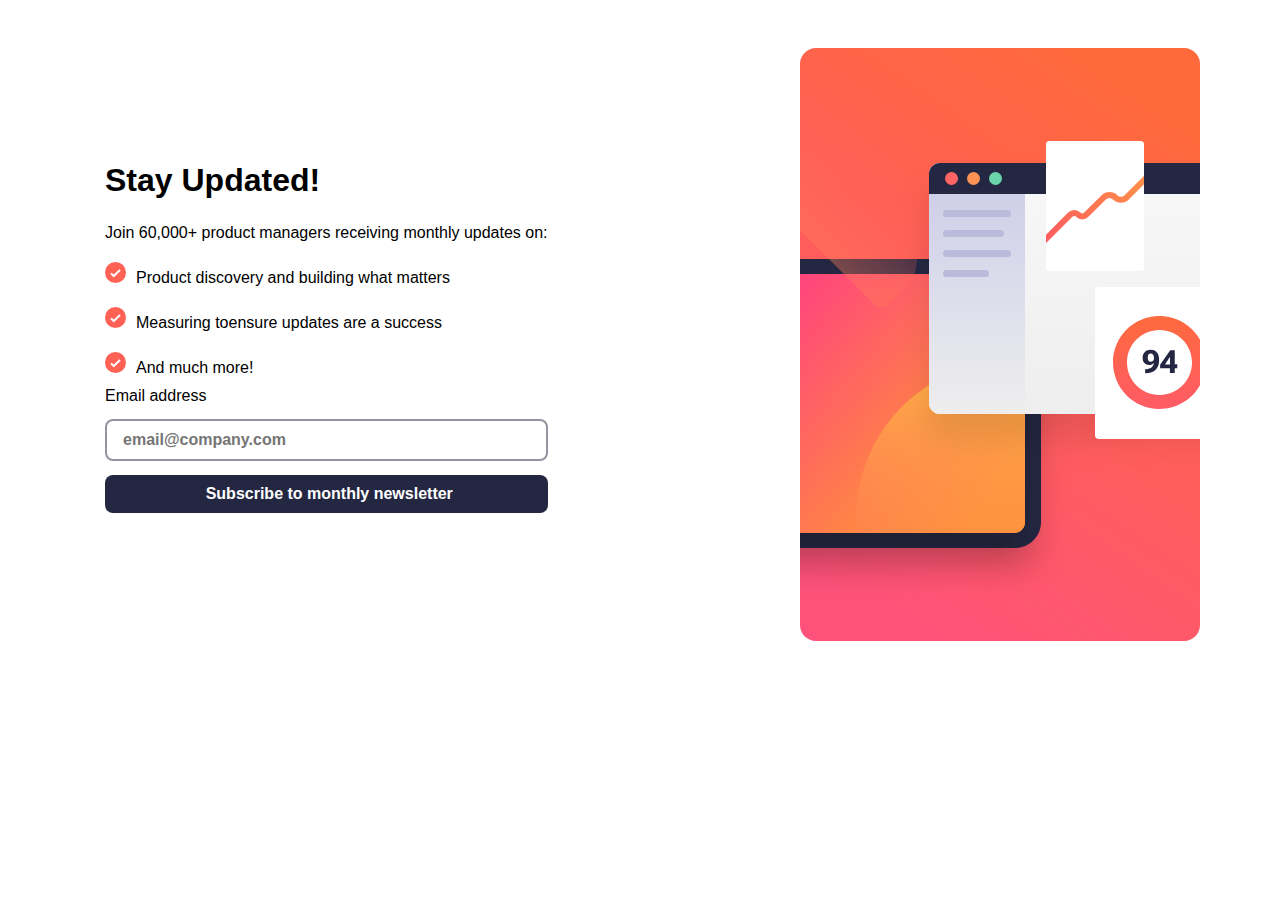
==== index.html @ 25eb6317 "initial commit" ====
<!DOCTYPE html>
<html lang="en">
<head>
    <meta charset="UTF-8">
    <meta http-equiv="X-UA-Compatible" content="IE=edge">
    <meta name="viewport" content="width=device-width, initial-scale=1.0">
    <title>newsletter-sign-up-with-success-message</title>
    <link rel="shortcut icon" href="./images/favicon-32x32.png" type="image/x-icon">
    <link rel="stylesheet" href="./styles.css">
    <!-- https://fonts.google.com/specimen/Roboto -->
</head>
<body>
    <div class="img">
        <img src="./images/illustration-sign-up-mobile.svg" alt="sign-up-mobile" class="sign-up-mobile">
        <img src="./images/illustration-sign-up-desktop.svg" alt="sign-up-desktop" class="sign-up-desktop">
    </div>
    <div class="info">
        <h1 class="info-title">Stay Updated!</h1>
        <p class="info-content">Join 60,000+ product managers receiving monthly updates on:</p>
        <div class="info-check">
            <p class="info-check-text"><img src="./images/icon-list.svg" alt="icon-list">Product discovery and building what matters</p>
            <p class="info-check-text"><img src="./images/icon-list.svg" alt="icon-list">Measuring toensure updates are a success</p>
            <p class="info-check-text"><img src="./images/icon-list.svg" alt="icon-list">And much more!</p>
        </div>
        <div class="info-form">
            <label for="email">Email address</label>
            <input type="email" name="email" id="email" placeholder="email@company.com">
        </div>
        <div class="info-btn">
            <button class="btn">Subscribe to monthly newsletter</button>
        </div>
    </div>
</body>
</html>
---- styles.css ----
* {
    padding: 0;
    margin: 0;
    box-sizing: border-box;
    font-family: 'Roboto', sans-serif;
}

:root {
    /* Layout */
    --mobile: 375px;
    --desktop: 1440px;

    /* Colors */
    --tomato: hsl(4, 100%, 67%);

    /* Neutral */
    --darkSlateGrey: hsl(234, 29%, 20%);
    --charcoalGrey: hsl(235, 18%, 26%);
    --grey: hsl(231, 7%, 60%);
    --white: hsl(0, 0%, 100%);

}

body {
    display: flex;
    justify-content: space-between;
    align-items: center;
    flex-direction: column;
}

h1 {
    margin-bottom: 15px;
}

p {
    padding: 10px 0;
}

.img img{
    width: 100%;
}

.sign-up-mobile {
    display: block;
}

.sign-up-desktop {
    display: none;
}

.info {
    padding: 50px 25px;
}

.info-check-text img {
    margin-right: 10px;
}

input, .btn {
    display: block;
    width: 100%;
    margin: 14px 0;
    font-size: 1rem;
    padding: 10px 10px 10px 16px;
    font-weight: 600;
    border-radius: 8px;
}

input {
    outline: none;
    border: 2px solid var(--grey);
}

.btn {
    border: 0;
    background-color: var(--darkSlateGrey);
    color: var(--white);
}

@media screen and (min-width: 376px) {
    body {
        padding: 3rem 5rem;
        flex-direction: row-reverse;
    }

    .sign-up-mobile {
        display: none;
    }
    
    .sign-up-desktop {
        display: block;
    }

}
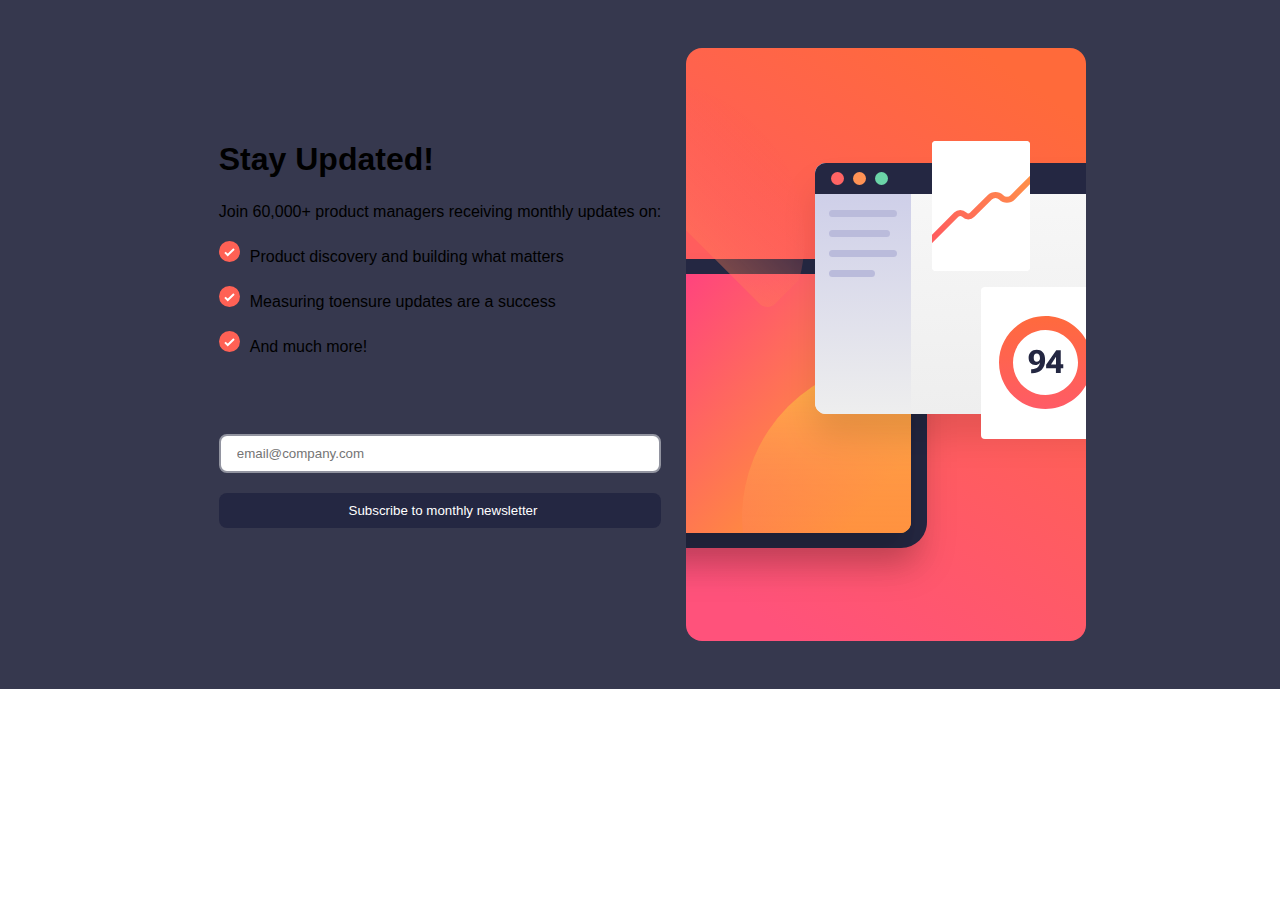
==== commit df80029a: "second commit" ====
--- a/index.html
+++ b/index.html
@@ -10,24 +10,28 @@
     <!-- https://fonts.google.com/specimen/Roboto -->
 </head>
 <body>
-    <div class="img">
-        <img src="./images/illustration-sign-up-mobile.svg" alt="sign-up-mobile" class="sign-up-mobile">
-        <img src="./images/illustration-sign-up-desktop.svg" alt="sign-up-desktop" class="sign-up-desktop">
-    </div>
-    <div class="info">
-        <h1 class="info-title">Stay Updated!</h1>
-        <p class="info-content">Join 60,000+ product managers receiving monthly updates on:</p>
-        <div class="info-check">
-            <p class="info-check-text"><img src="./images/icon-list.svg" alt="icon-list">Product discovery and building what matters</p>
-            <p class="info-check-text"><img src="./images/icon-list.svg" alt="icon-list">Measuring toensure updates are a success</p>
-            <p class="info-check-text"><img src="./images/icon-list.svg" alt="icon-list">And much more!</p>
-        </div>
-        <div class="info-form">
-            <label for="email">Email address</label>
-            <input type="email" name="email" id="email" placeholder="email@company.com">
-        </div>
-        <div class="info-btn">
-            <button class="btn">Subscribe to monthly newsletter</button>
+    <div class="container">
+        <div class="main">
+            <div class="img">
+                <img src="./images/illustration-sign-up-mobile.svg" alt="sign-up-mobile" class="sign-up-mobile">
+                <img src="./images/illustration-sign-up-desktop.svg" alt="sign-up-desktop" class="sign-up-desktop">
+            </div>
+            <div class="info">
+                <h1 class="info-title">Stay Updated!</h1>
+                <p class="info-content">Join 60,000+ product managers receiving monthly updates on:</p>
+                <div class="info-check">
+                    <p class="info-check-text"><img src="./images/icon-list.svg" alt="icon-list">Product discovery and building what matters</p>
+                    <p class="info-check-text"><img src="./images/icon-list.svg" alt="icon-list">Measuring toensure updates are a success</p>
+                    <p class="info-check-text"><img src="./images/icon-list.svg" alt="icon-list">And much more!</p>
+                </div>
+                <div class="info-form">
+                    <label for="email">Email address</label>
+                    <input type="email" name="email" id="email" placeholder="email@company.com">
+                </div>
+                <div class="info-btn">
+                    <button class="btn"><a href="success.html">Subscribe to monthly newsletter</a></button>
+                </div>
+            </div>
         </div>
     </div>
 </body>
--- a/styles.css
+++ b/styles.css
@@ -21,11 +21,19 @@
 
 }
 
-body {
+a {
+    text-decoration: none;
+    color: var(--white);
+}
+.main {
     display: flex;
-    justify-content: space-between;
+    justify-content: center;
     align-items: center;
     flex-direction: column;
+}
+
+h1, label {
+    font-weight: 700;
 }
 
 h1 {
@@ -50,37 +58,73 @@
 
 .info {
     padding: 50px 25px;
+    /* margin-right: 50px; */
 }
 
 .info-check-text img {
     margin-right: 10px;
 }
 
+.info-form {
+    margin-top: 40px;
+}
+
 input, .btn {
+    cursor: pointer;
     display: block;
     width: 100%;
-    margin: 14px 0;
-    font-size: 1rem;
     padding: 10px 10px 10px 16px;
-    font-weight: 600;
     border-radius: 8px;
 }
 
 input {
     outline: none;
     border: 2px solid var(--grey);
+    margin: 10px 0;
+}
+
+label {
+    font-size: 12px;
+    color: var(--charcoalGrey);
 }
 
 .btn {
     border: 0;
     background-color: var(--darkSlateGrey);
     color: var(--white);
+    margin: 20px 0;
+}
+
+.btn:hover {
+    background: var(--tomato);
+}
+
+/* Success */
+span {
+    color: var(--darkSlateGrey);
+}
+
+.success-text h1 {
+    padding-top: 50px;
+}
+
+.success {
+    padding: 100px 20px;
+}
+
+.success-text {
+    padding-bottom: 300px;
 }
 
 @media screen and (min-width: 376px) {
-    body {
+    .main {
         padding: 3rem 5rem;
         flex-direction: row-reverse;
+        background: var(--white);
+    }
+
+    .main {
+        background: var(--charcoalGrey);
     }
 
     .sign-up-mobile {
@@ -91,4 +135,8 @@
         display: block;
     }
 
+    .success {
+        padding: 0;
+    }
+
 }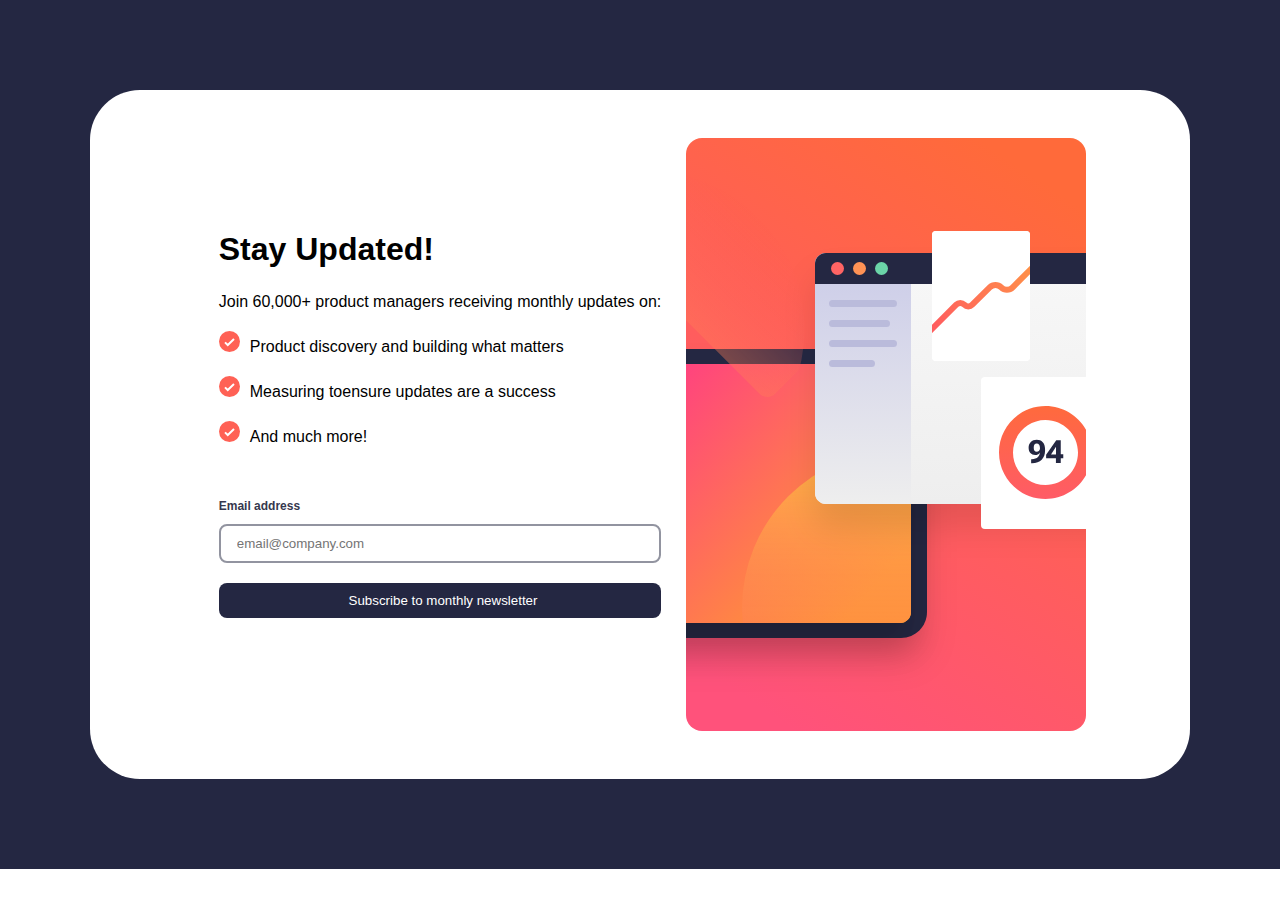
==== commit 9330b874: "success.html added" ====
--- a/index.html
+++ b/index.html
@@ -29,7 +29,7 @@
                     <input type="email" name="email" id="email" placeholder="email@company.com">
                 </div>
                 <div class="info-btn">
-                    <button class="btn"><a href="success.html">Subscribe to monthly newsletter</a></button>
+                    <button class="btn btn-mobile"><a href="success.html">Subscribe to monthly newsletter</a></button>
                 </div>
             </div>
         </div>
--- a/styles.css
+++ b/styles.css
@@ -92,6 +92,9 @@
     border: 0;
     background-color: var(--darkSlateGrey);
     color: var(--white);
+}
+
+.btn-mobile {
     margin: 20px 0;
 }
 
@@ -117,14 +120,17 @@
 }
 
 @media screen and (min-width: 376px) {
+
+    .container {
+        background: var(--darkSlateGrey);
+        padding: 90px;
+    }
+
     .main {
         padding: 3rem 5rem;
         flex-direction: row-reverse;
         background: var(--white);
-    }
-
-    .main {
-        background: var(--charcoalGrey);
+        border-radius: 50px;
     }
 
     .sign-up-mobile {
@@ -135,8 +141,22 @@
         display: block;
     }
 
+    /* Success */
     .success {
         padding: 0;
+        width: 300px;
+        height: 300px;
+        background: red;
+        /* height: 200px; */
     }
 
+    .success-text {
+        padding-bottom: 0;
+    }
+
+    .success-main {
+       display: flex;
+       justify-content: center;
+       align-items: center;
+    }
 }